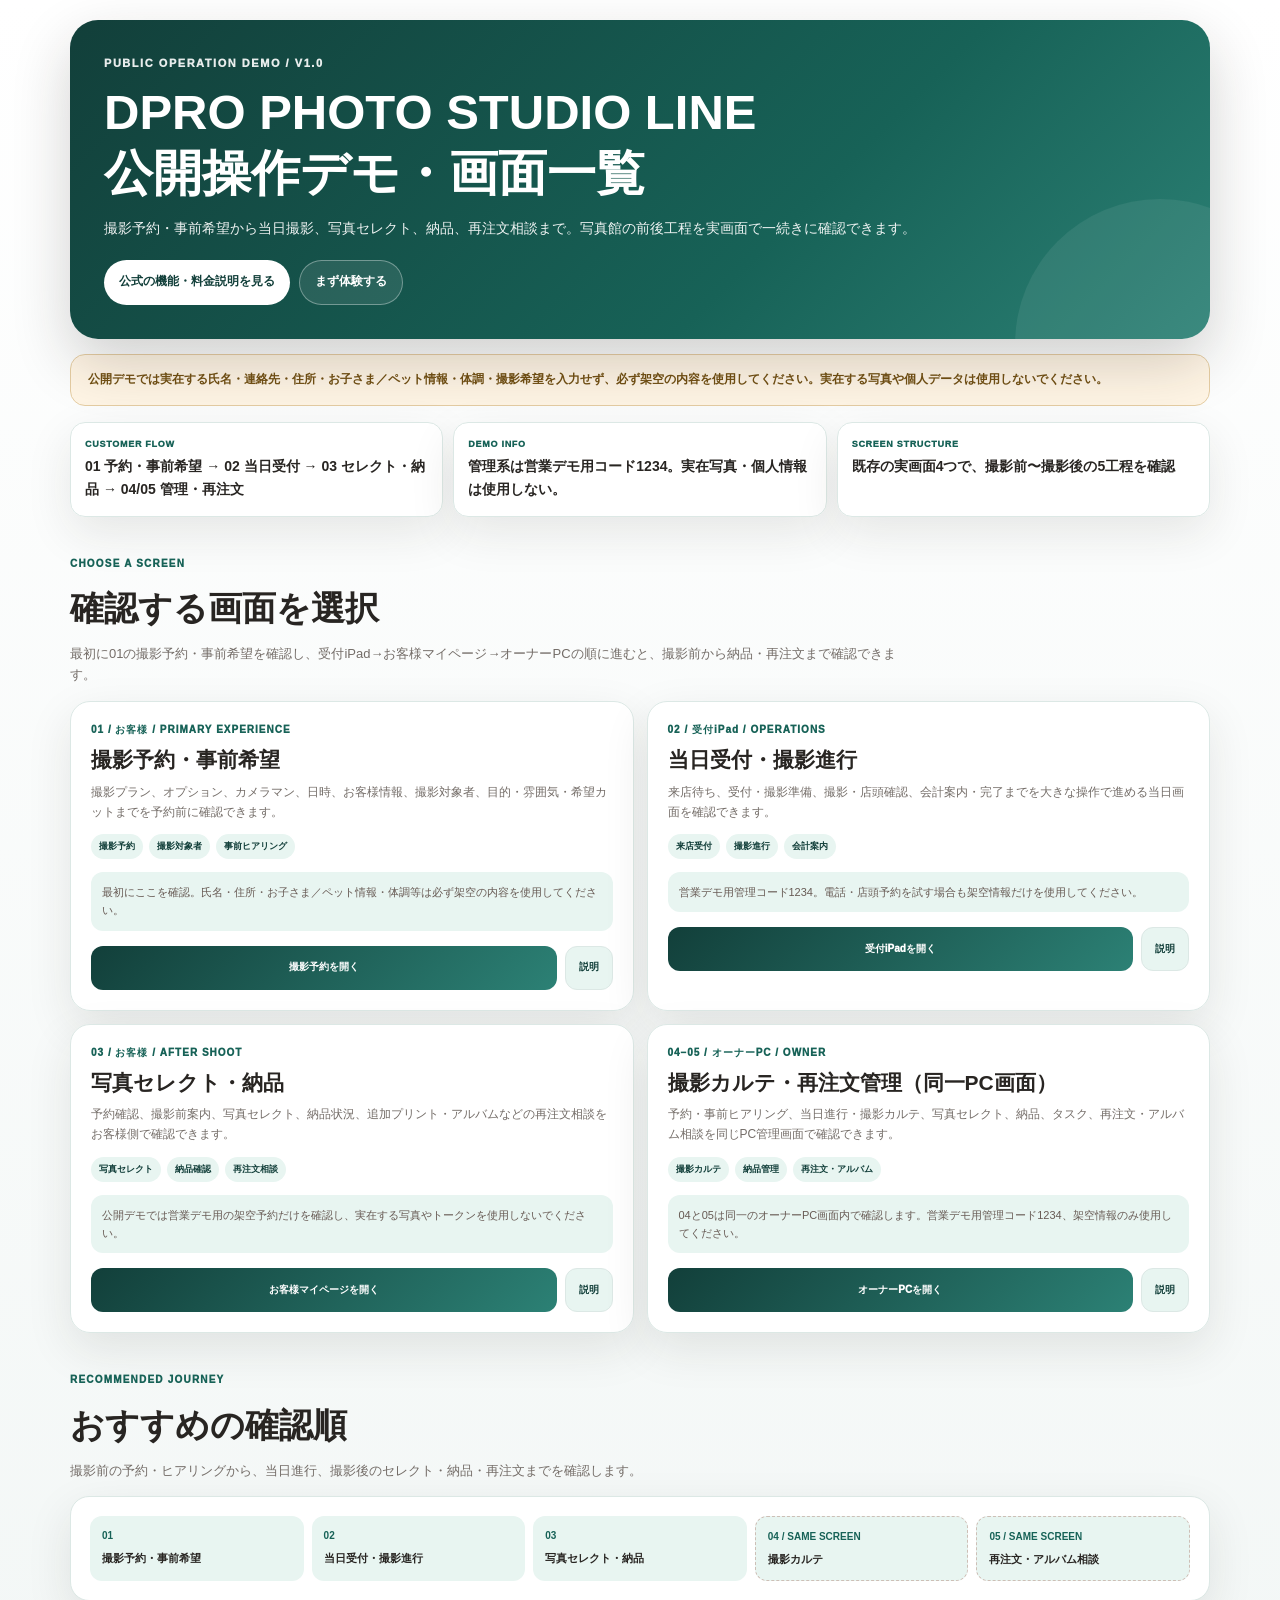
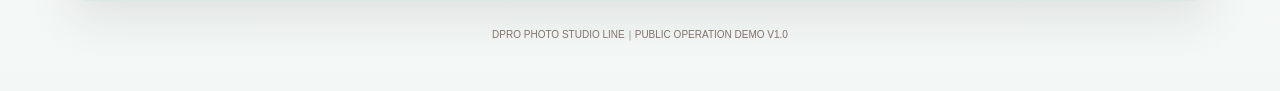
==== demo-guide.html @ 04389870 "Add files via upload" ====
<!doctype html>
<!-- DPRO LIVE DEMO COMMON TEMPLATE V1.0 LOCK / CONFIGURABLE TEMPLATE -->
<html lang="ja">
<head>
<meta charset="utf-8">
<meta name="viewport" content="width=device-width,initial-scale=1,viewport-fit=cover">
<meta name="robots" content="noindex,nofollow,noarchive">
<title id="pageTitle">DPRO 公開操作デモ・画面一覧</title>
<style>
:root{
  --bg:#f3f7f6;--card:#fff;--ink:#282522;--muted:#746d68;--line:#dce8e5;
  --brand:#176257;--deep:#123f3a;--brand2:#2c8175;--soft:#e8f5f1;
  --shadow:0 16px 46px rgba(44,37,32,.10)
}
*{box-sizing:border-box}
html{background:var(--bg);scroll-behavior:smooth}
body{margin:0;min-height:100vh;color:var(--ink);font-family:-apple-system,BlinkMacSystemFont,"Segoe UI","Noto Sans JP","Yu Gothic UI",Meiryo,sans-serif;line-height:1.65;background:linear-gradient(180deg,#fff 0%,var(--bg) 100%)}
a{color:inherit}.page{width:min(1140px,calc(100% - 24px));margin:0 auto;padding:20px 0 48px}
.hero{position:relative;overflow:hidden;padding:34px;border-radius:28px;color:#fff;background:linear-gradient(135deg,var(--deep),var(--brand) 63%,var(--brand2));box-shadow:0 23px 58px rgba(35,30,27,.20)}
.hero:after{content:"";position:absolute;right:-95px;bottom:-150px;width:290px;height:290px;border-radius:50%;background:rgba(255,255,255,.07)}
.kicker{position:relative;z-index:1;font-size:11px;font-weight:1000;letter-spacing:.14em;opacity:.9}
.hero h1{position:relative;z-index:1;margin:10px 0 0;font-size:clamp(28px,5vw,49px);line-height:1.24}
.hero p{position:relative;z-index:1;max-width:830px;margin:13px 0 0;font-size:14px;opacity:.93}
.hero-actions{position:relative;z-index:1;display:flex;gap:9px;flex-wrap:wrap;margin-top:20px}
.button{min-height:45px;display:inline-flex;align-items:center;justify-content:center;padding:9px 15px;border-radius:999px;text-decoration:none;font-size:12px;font-weight:950}
.button-light{color:var(--deep);background:#fff}.button-ghost{color:#fff;border:1px solid rgba(255,255,255,.35);background:rgba(255,255,255,.09)}
.notice{margin-top:15px;padding:15px 17px;border:1px solid #e5cda3;border-radius:15px;background:#fff5e5;color:#725013;font-size:12px;font-weight:760}
.demo-info{margin-top:16px;display:grid;grid-template-columns:repeat(3,minmax(0,1fr));gap:10px}
.demo-info>div{padding:14px;border:1px solid var(--line);border-radius:15px;background:rgba(255,255,255,.96);box-shadow:var(--shadow)}
.demo-info small{display:block;color:var(--brand);font-size:9px;font-weight:1000;letter-spacing:.08em}.demo-info strong{display:block;margin-top:4px;font-size:14px}
.section-head{margin:32px 0 15px}.section-head small{color:var(--brand);font-size:10px;font-weight:1000;letter-spacing:.12em}.section-head h2{margin:5px 0 0;font-size:clamp(23px,4vw,34px)}.section-head p{max-width:840px;margin:7px 0 0;color:var(--muted);font-size:13px}
.grid{display:grid;grid-template-columns:repeat(2,minmax(0,1fr));gap:13px}
.card{min-width:0;padding:20px;border:1px solid var(--line);border-radius:20px;background:rgba(255,255,255,.98);box-shadow:var(--shadow)}
.card-number{color:var(--brand);font-size:10px;font-weight:1000;letter-spacing:.1em}.card h3{margin:7px 0 0;font-size:21px;line-height:1.4}.card p{margin:8px 0 0;color:var(--muted);font-size:12px}
.pills{display:flex;gap:6px;flex-wrap:wrap;margin-top:12px}.pills span{padding:5px 8px;border-radius:999px;background:var(--soft);color:var(--deep);font-size:9px;font-weight:900}
.card-note{margin-top:13px;padding:11px;border-radius:12px;background:var(--soft);color:#675a54;font-size:11px}.card-note b{color:var(--deep)}
.card-actions{display:grid;grid-template-columns:1fr auto;gap:8px;margin-top:15px}
.open,.official{min-height:44px;display:flex;align-items:center;justify-content:center;padding:9px 13px;border-radius:12px;text-decoration:none;font-size:10px;font-weight:950}
.open{color:#fff;background:linear-gradient(135deg,var(--deep),var(--brand2))}.official{color:var(--deep);border:1px solid var(--line);background:var(--soft)}
.flow{margin-top:14px;padding:19px;border:1px solid var(--line);border-radius:19px;background:#fff;box-shadow:var(--shadow)}
.flow-grid{display:grid;grid-template-columns:repeat(var(--flow-cols,5),minmax(0,1fr));gap:8px}
.flow-step{padding:12px;border-radius:12px;background:var(--soft)}.flow-step b{display:block;color:var(--brand);font-size:10px}.flow-step strong{display:block;margin-top:4px;font-size:11px}.flow-step.same{border:1px dashed #cdbfb6}
.footer{margin-top:26px;color:#82736c;font-size:10px;text-align:center}
@media(max-width:900px){.flow-grid{grid-template-columns:repeat(2,minmax(0,1fr))}}
@media(max-width:760px){.hero{padding:25px 20px}.demo-info,.grid,.flow-grid{grid-template-columns:1fr}}
@media(max-width:420px){.page{width:min(100% - 16px,1140px)}.card-actions{grid-template-columns:1fr}}
</style>
</head>
<body>
<main class="page">
<section class="hero">
  <div class="kicker">PUBLIC OPERATION DEMO / V1.0</div>
  <h1 id="heroTitle"></h1>
  <p id="heroCopy"></p>
  <div class="hero-actions">
    <a class="button button-light" id="officialLink">公式の機能・料金説明を見る</a>
    <a class="button button-ghost" id="primaryDemoLink">まず体験する</a>
  </div>
</section>

<div class="notice" id="notice"></div>

<section class="demo-info" id="quickInfo" aria-label="デモ利用情報"></section>

<div class="section-head">
  <small>CHOOSE A SCREEN</small>
  <h2>確認する画面を選択</h2>
  <p id="screenIntro"></p>
</div>

<section class="grid" id="screenGrid"></section>

<div class="section-head">
  <small>RECOMMENDED JOURNEY</small>
  <h2>おすすめの確認順</h2>
  <p id="journeyIntro"></p>
</div>
<section class="flow"><div class="flow-grid" id="flowGrid"></div></section>

<div class="footer" id="footer"></div>
</main>

<script>
/*
  DPRO LIVE DEMO COMMON TEMPLATE V1.0
  ------------------------------------------------------------
  変更してよいのは CONFIG の値とCSS変数のブランド色のみ。
  DOM骨格・セクション順・公開注意・CHOOSE A SCREEN・
  RECOMMENDED JOURNEYはCOMMON TEMPLATE V1.0 LOCK対象。
*/
const CONFIG = {
  "systemName": "DPRO PHOTO STUDIO LINE",
  "pageTitle": "DPRO PHOTO STUDIO LINE｜公開操作デモ・画面一覧",
  "heroCopy": "撮影予約・事前希望から当日撮影、写真セレクト、納品、再注文相談まで。写真館の前後工程を実画面で一続きに確認できます。",
  "officialUrl": "https://dpromstk2000-lab.github.io/dpro-line-systems-site/lp-photo.html",
  "primaryDemoUrl": "https://dpromstk2000-lab.github.io/dpro-photo-studio-line/index.html",
  "notice": "公開デモでは実在する氏名・連絡先・住所・お子さま／ペット情報・体調・撮影希望を入力せず、必ず架空の内容を使用してください。実在する写真や個人データは使用しないでください。",
  "screenIntro": "最初に01の撮影予約・事前希望を確認し、受付iPad→お客様マイページ→オーナーPCの順に進むと、撮影前から納品・再注文まで確認できます。",
  "journeyIntro": "撮影前の予約・ヒアリングから、当日進行、撮影後のセレクト・納品・再注文までを確認します。",
  "adminCode": "",
  "quickInfo": [
    {
      "label": "CUSTOMER FLOW",
      "text": "01 予約・事前希望 → 02 当日受付 → 03 セレクト・納品 → 04/05 管理・再注文"
    },
    {
      "label": "DEMO INFO",
      "text": "管理系は営業デモ用コード1234。実在写真・個人情報は使用しない。"
    },
    {
      "label": "SCREEN STRUCTURE",
      "text": "既存の実画面4つで、撮影前〜撮影後の5工程を確認"
    }
  ],
  "screens": [
    {
      "step": "01 / お客様 / PRIMARY EXPERIENCE",
      "title": "撮影予約・事前希望",
      "description": "撮影プラン、オプション、カメラマン、日時、お客様情報、撮影対象者、目的・雰囲気・希望カットまでを予約前に確認できます。",
      "tags": [
        "撮影予約",
        "撮影対象者",
        "事前ヒアリング"
      ],
      "note": "最初にここを確認。氏名・住所・お子さま／ペット情報・体調等は必ず架空の内容を使用してください。",
      "url": "https://dpromstk2000-lab.github.io/dpro-photo-studio-line/index.html",
      "cta": "撮影予約を開く",
      "officialUrl": "https://dpromstk2000-lab.github.io/dpro-line-systems-site/lp-photo.html"
    },
    {
      "step": "02 / 受付iPad / OPERATIONS",
      "title": "当日受付・撮影進行",
      "description": "来店待ち、受付・撮影準備、撮影・店頭確認、会計案内・完了までを大きな操作で進める当日画面を確認できます。",
      "tags": [
        "来店受付",
        "撮影進行",
        "会計案内"
      ],
      "note": "営業デモ用管理コード1234。電話・店頭予約を試す場合も架空情報だけを使用してください。",
      "url": "https://dpromstk2000-lab.github.io/dpro-photo-studio-line/owner-ipad.html?demo=1",
      "cta": "受付iPadを開く",
      "officialUrl": "https://dpromstk2000-lab.github.io/dpro-line-systems-site/lp-photo.html"
    },
    {
      "step": "03 / お客様 / AFTER SHOOT",
      "title": "写真セレクト・納品",
      "description": "予約確認、撮影前案内、写真セレクト、納品状況、追加プリント・アルバムなどの再注文相談をお客様側で確認できます。",
      "tags": [
        "写真セレクト",
        "納品確認",
        "再注文相談"
      ],
      "note": "公開デモでは営業デモ用の架空予約だけを確認し、実在する写真やトークンを使用しないでください。",
      "url": "https://dpromstk2000-lab.github.io/dpro-photo-studio-line/member.html?demo=1",
      "cta": "お客様マイページを開く",
      "officialUrl": "https://dpromstk2000-lab.github.io/dpro-line-systems-site/lp-photo.html"
    },
    {
      "step": "04–05 / オーナーPC / OWNER",
      "title": "撮影カルテ・再注文管理（同一PC画面）",
      "description": "予約・事前ヒアリング、当日進行・撮影カルテ、写真セレクト、納品、タスク、再注文・アルバム相談を同じPC管理画面で確認できます。",
      "tags": [
        "撮影カルテ",
        "納品管理",
        "再注文・アルバム"
      ],
      "note": "04と05は同一のオーナーPC画面内で確認します。営業デモ用管理コード1234、架空情報のみ使用してください。",
      "url": "https://dpromstk2000-lab.github.io/dpro-photo-studio-line/owner.html?demo=1",
      "cta": "オーナーPCを開く",
      "officialUrl": "https://dpromstk2000-lab.github.io/dpro-line-systems-site/lp-photo.html"
    }
  ],
  "journey": [
    {
      "step": "01",
      "text": "撮影予約・事前希望"
    },
    {
      "step": "02",
      "text": "当日受付・撮影進行"
    },
    {
      "step": "03",
      "text": "写真セレクト・納品"
    },
    {
      "step": "04",
      "text": "撮影カルテ",
      "sameScreen": true
    },
    {
      "step": "05",
      "text": "再注文・アルバム相談",
      "sameScreen": true
    }
  ]
};

document.documentElement.style.setProperty("--flow-cols", String(Math.min(CONFIG.journey.length, 7)));
document.title = CONFIG.pageTitle;
document.getElementById("heroTitle").innerHTML = `${CONFIG.systemName}<br>公開操作デモ・画面一覧`;
document.getElementById("heroCopy").textContent = CONFIG.heroCopy;
document.getElementById("officialLink").href = CONFIG.officialUrl;
document.getElementById("primaryDemoLink").href = CONFIG.primaryDemoUrl;
document.getElementById("notice").textContent = CONFIG.notice;
document.getElementById("screenIntro").textContent = CONFIG.screenIntro;
document.getElementById("journeyIntro").textContent = CONFIG.journeyIntro;
document.getElementById("footer").textContent = `${CONFIG.systemName}｜PUBLIC OPERATION DEMO V1.0`;

document.getElementById("quickInfo").innerHTML = CONFIG.quickInfo.map(x =>
  `<div><small>${x.label}</small><strong>${x.text}</strong></div>`
).join("");

document.getElementById("screenGrid").innerHTML = CONFIG.screens.map(x => `
  <article class="card">
    <div class="card-number">${x.step}</div>
    <h3>${x.title}</h3>
    <p>${x.description}</p>
    <div class="pills">${x.tags.map(t => `<span>${t}</span>`).join("")}</div>
    <div class="card-note">${x.note}</div>
    <div class="card-actions">
      <a class="open" href="${x.url}">${x.cta}</a>
      <a class="official" href="${x.officialUrl}">説明</a>
    </div>
  </article>
`).join("");

document.getElementById("flowGrid").innerHTML = CONFIG.journey.map(x => `
  <div class="flow-step${x.sameScreen ? " same" : ""}">
    <b>${x.step}${x.sameScreen ? " / SAME SCREEN" : ""}</b>
    <strong>${x.text}</strong>
  </div>
`).join("");
</script>
</body>
</html>
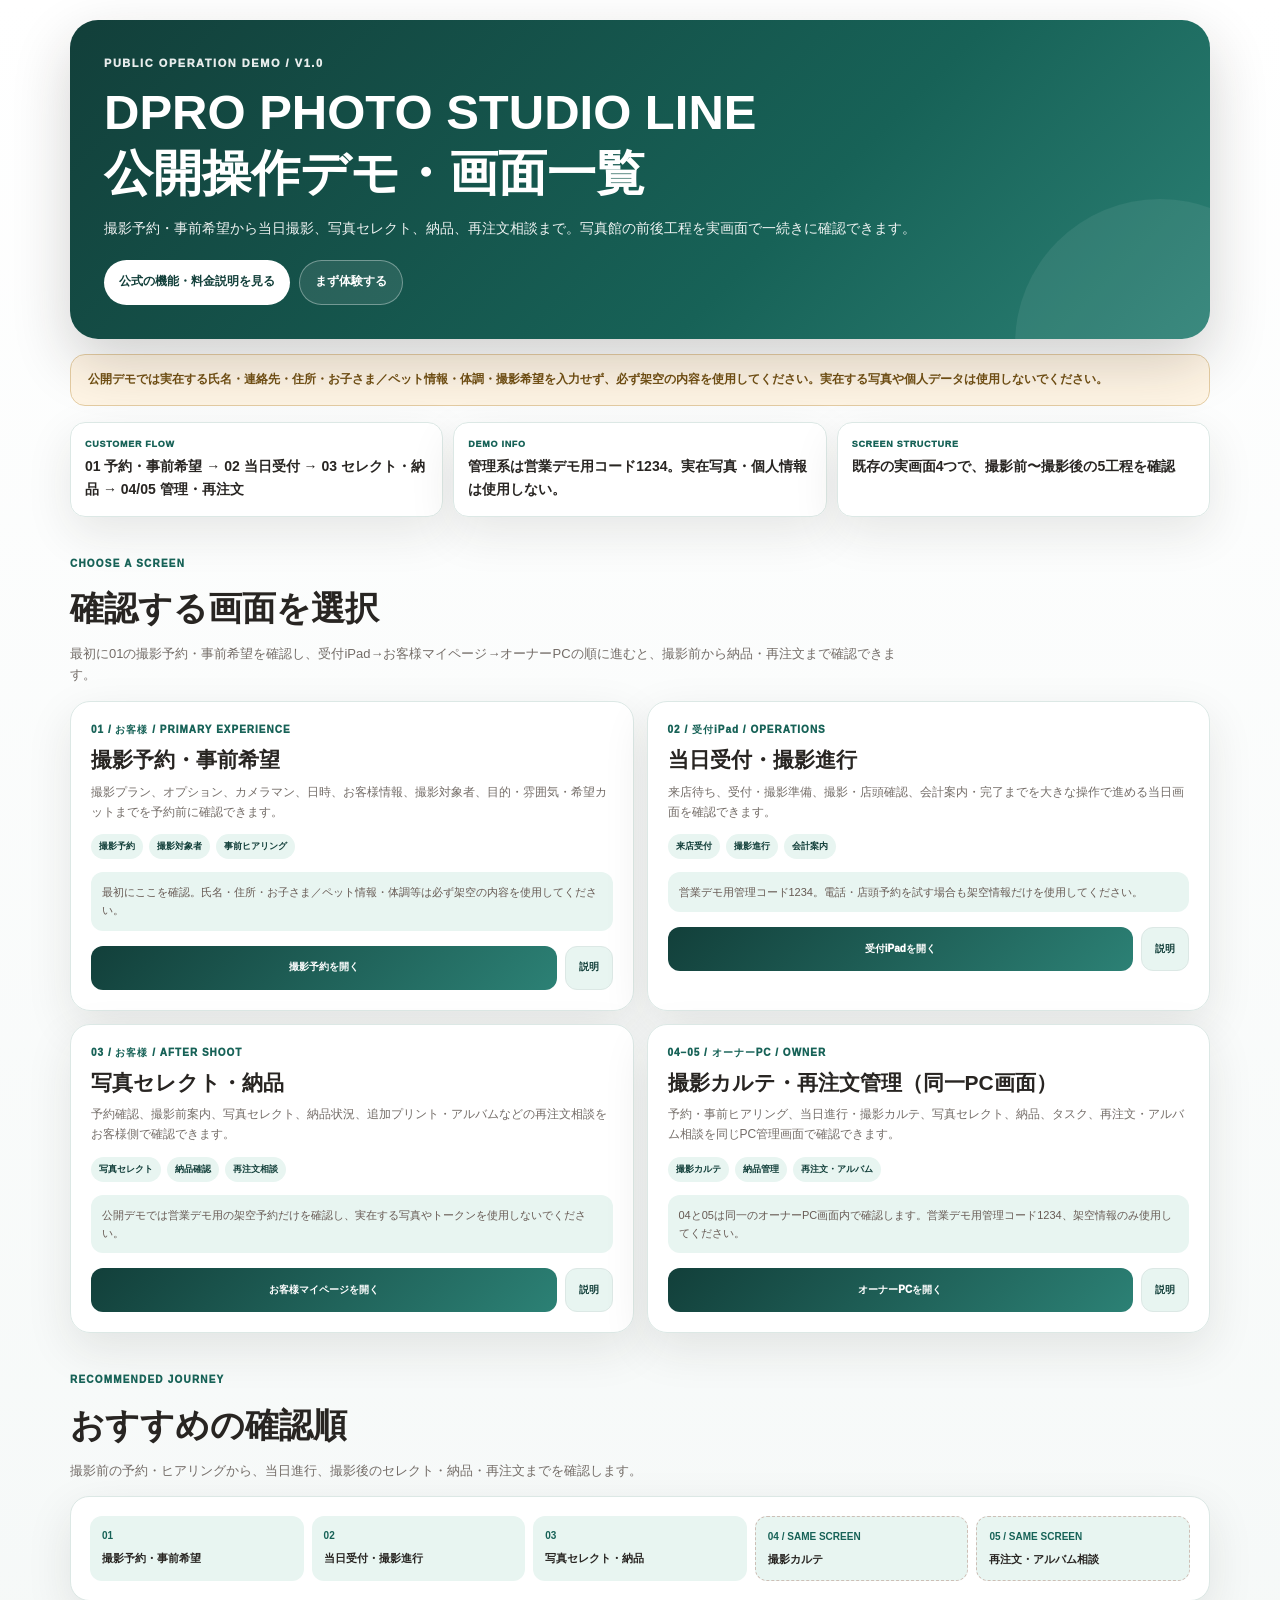
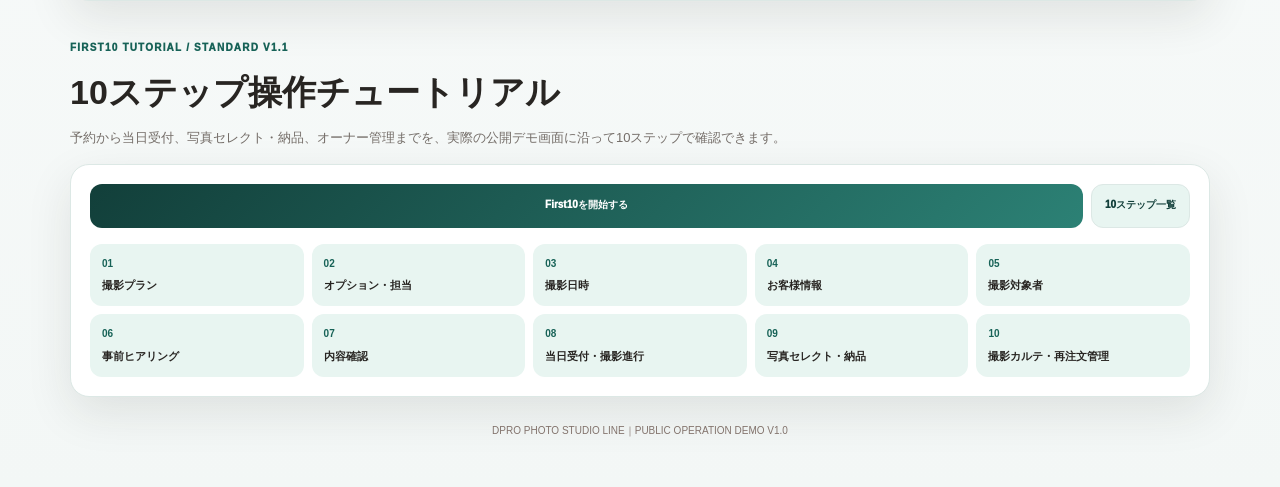
==== commit 72230913: "Build PHOTO Tutorial R4 Guide Center" ====
--- a/demo-guide.html
+++ b/demo-guide.html
@@ -77,6 +77,21 @@
 </div>
 <section class="flow"><div class="flow-grid" id="flowGrid"></div></section>
 
+
+
+<div class="section-head">
+  <small>FIRST10 TUTORIAL / STANDARD V1.1</small>
+  <h2>10ステップ操作チュートリアル</h2>
+  <p>予約から当日受付、写真セレクト・納品、オーナー管理までを、実際の公開デモ画面に沿って10ステップで確認できます。</p>
+</div>
+<section class="flow" aria-label="10ステップ操作チュートリアル">
+  <div class="card-actions" style="margin-top:0;margin-bottom:16px">
+    <a class="open" href="./index.html?demo=1&tutorial=1" id="tutorialStartLink">First10を開始する</a>
+    <a class="official" href="#tutorialFirst10">10ステップ一覧</a>
+  </div>
+  <div class="flow-grid" id="tutorialFirst10" aria-label="First10操作ガイド"></div>
+</section>
+
 <div class="footer" id="footer"></div>
 </main>
 
@@ -232,5 +247,16 @@
   </div>
 `).join("");
 </script>
+
+<script src="./tutorial-data.js?v=DPRO-TUTORIAL-PHOTO-V1.1-R4-20260828"></script>
+<script>
+(() => {
+  const data = window.DPRO_PHOTO_TUTORIAL_V11;
+  const host = document.getElementById("tutorialFirst10");
+  if (!data || !host || data.steps.length !== 10) return;
+  host.innerHTML = data.steps.map(step => `<div class="flow-step"><b>${String(step.step).padStart(2,"0")}</b><strong>${step.title}</strong></div>`).join("");
+})();
+</script>
+
 </body>
 </html>
